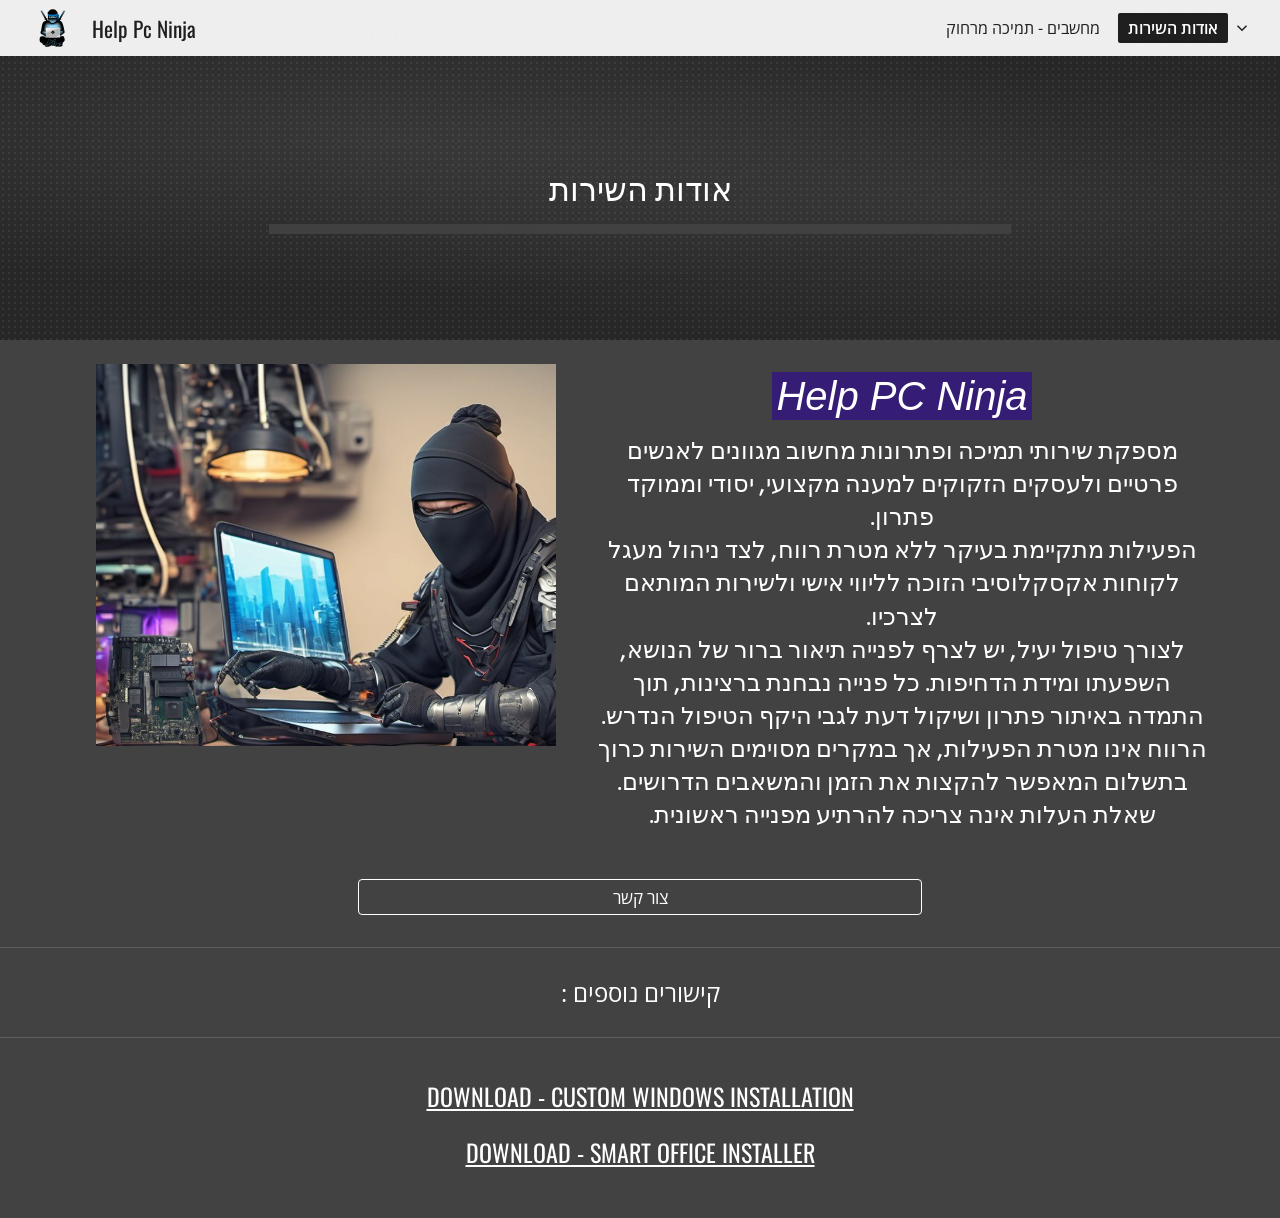
==== aboutMe/index.html @ 1ef8a305 "Rebuild Help Pc Ninja pages from the Google Sites version Co-Authored-By: Claude Opus 5.5 <noreply@a" ====
<!doctype html>
<html lang="he">
<head>
  <meta charset="utf-8">
  <meta name="viewport" content="width=device-width, initial-scale=1">
  <title>Help Pc Ninja - אודות השירות</title>
  <meta name="description" content="Help PC Ninja - שירותי תמיכה ופתרונות מחשוב לאנשים פרטיים ולעסקים">
  <meta property="og:title" content="Help Pc Ninja - אודות השירות">
  <meta property="og:type" content="website">
  <meta property="og:url" content="https://help.pcninja.pro/aboutMe/">
  <meta property="og:image" content="https://help.pcninja.pro/assets/ninja-laptop.jpg">
  <link rel="icon" type="image/png" href="/assets/favicon.png">
  <link rel="apple-touch-icon" href="/assets/apple-touch-icon.png">
  <link rel="preconnect" href="https://fonts.googleapis.com">
  <link rel="preconnect" href="https://fonts.gstatic.com" crossorigin>
  <link href="https://fonts.googleapis.com/css2?family=Arvo&family=Open+Sans:wght@400;600&family=Oswald&display=swap" rel="stylesheet">
  <link rel="stylesheet" href="/assets/site.css">
  <style>
    body { background: var(--dark); }

    /* Page title band (dark textured header) */
    .page-head {
      position: relative;
      height: 340px;
      display: grid;
      place-items: center;
      padding-top: var(--header-h);
      background-color: #272727;
      background-image:
        radial-gradient(rgba(255, 255, 255, 0.07) 1.2px, transparent 1.4px),
        radial-gradient(ellipse at 30% 40%, rgba(255, 255, 255, 0.08), transparent 55%),
        radial-gradient(ellipse at 75% 60%, rgba(255, 255, 255, 0.06), transparent 50%);
      background-size: 6px 6px, 100% 100%, 100% 100%;
      color: #fff;
      text-align: center;
    }
    .page-head h1 {
      font-family: "Oswald", "Arial Narrow", sans-serif;
      font-weight: 400;
      font-size: 32px;
    }
    .page-head .bar { width: min(742px, 80vw); height: 10px; background: var(--bar); margin: 14px auto 0; }

    .about {
      display: grid;
      grid-template-columns: 460px 1fr;
      gap: 40px;
      align-items: start;
      max-width: 1216px;
      margin: 0 auto;
      padding: 24px 40px 40px 64px;
      color: #fff;
    }
    .about img { width: 100%; height: auto; display: block; }
    .about-text { text-align: center; direction: rtl; font-family: "Arvo", Arial, sans-serif; font-size: 24px; line-height: 1.38; }
    .about-text .name {
      display: inline-block;
      margin: 8px 0 14px;
      padding: 0 4px;
      background: #351c75;
      font-family: Impact, "Arial Black", sans-serif;
      font-style: italic;
      font-size: 40px;
      line-height: 1.2;
    }
    .cta { text-align: center; padding: 8px 24px 32px; }
    .cta .btn { width: min(564px, 100%); }
    .links-title {
      color: #fff;
      text-align: center;
      font-size: 24px;
      padding: 28px 24px;
      direction: rtl;
    }
    @media (max-width: 900px) {
      .about { grid-template-columns: 1fr; padding: 24px; }
      .about img { max-width: 460px; margin: 0 auto; }
      .about-text { font-size: 19px; }
    }
  </style>
</head>
<body>
  <header class="topbar">
    <a class="brand" href="/">
      <img src="/assets/logo.png" alt="" width="40" height="40">
      <span>Help Pc Ninja</span>
    </a>
    <ul class="nav">
      <li><a href="/">מחשבים - תמיכה מרחוק</a></li>
      <li>
        <a class="active" href="/aboutMe/" aria-current="page">אודות השירות</a>
        <button class="toggle" type="button" aria-expanded="false" aria-label="תפריט אודות השירות">
          <svg viewBox="0 0 24 24" fill="none" stroke="currentColor" stroke-width="2"><path d="M6 9l6 6 6-6"/></svg>
        </button>
        <ul class="submenu">
          <li><a href="/aboutMe/contact/">צור קשר</a></li>
        </ul>
      </li>
    </ul>
  </header>

  <main>
    <section class="page-head">
      <div>
        <h1>אודות השירות</h1>
        <div class="bar"></div>
      </div>
    </section>

    <section class="about">
      <img src="/assets/ninja-laptop.jpg" alt="ninja fixing laptop (looking grumpy)" width="786" height="652">
      <div class="about-text">
        <span class="name" dir="ltr">Help PC Ninja</span>
        <p>מספקת שירותי תמיכה ופתרונות מחשוב מגוונים לאנשים פרטיים ולעסקים הזקוקים למענה מקצועי, יסודי וממוקד פתרון.</p>
        <p>הפעילות מתקיימת בעיקר ללא מטרת רווח, לצד ניהול מעגל לקוחות אקסקלוסיבי הזוכה לליווי אישי ולשירות המותאם לצרכיו.</p>
        <p>לצורך טיפול יעיל, יש לצרף לפנייה תיאור ברור של הנושא, השפעתו ומידת הדחיפות. כל פנייה נבחנת ברצינות, תוך התמדה באיתור פתרון ושיקול דעת לגבי היקף הטיפול הנדרש.</p>
        <p>הרווח אינו מטרת הפעילות, אך במקרים מסוימים השירות כרוך בתשלום המאפשר להקצות את הזמן והמשאבים הדרושים. שאלת העלות אינה צריכה להרתיע מפנייה ראשונית.</p>
      </div>
    </section>

    <div class="cta">
      <a class="btn btn-outline" href="/aboutMe/contact/">צור קשר</a>
    </div>

    <hr class="divider">
    <p class="links-title">קישורים נוספים :</p>
    <hr class="divider">

    <section class="downloads">
      <a href="https://win11.pcninja.pro/">DOWNLOAD - CUSTOM WINDOWS INSTALLATION</a>
      <a href="https://office.pcninja.pro/">DOWNLOAD - SMART OFFICE INSTALLER</a>
    </section>
  </main>

  <script src="/assets/site.js"></script>
</body>
</html>
---- assets/site.css ----
/* Help Pc Ninja - shared styles (rebuilt from the Google Sites version) */
:root {
  --ink: #1f1f1f;
  --muted: #424242;
  --dark: #424242;
  --light: #f4f4f4;
  --bar: rgba(66, 66, 66, 0.95);
  --header-h: 56px;
}
* { box-sizing: border-box; margin: 0; padding: 0; }
html { scroll-behavior: smooth; }
body {
  font-family: "Open Sans", Arial, sans-serif;
  color: var(--ink);
  background: #fff;
  -webkit-font-smoothing: antialiased;
}
a { color: inherit; }

/* ---------- Top bar ---------- */
.topbar {
  position: fixed;
  inset: 0 0 auto 0;
  height: var(--header-h);
  z-index: 50;
  display: flex;
  align-items: center;
  justify-content: space-between;
  padding: 0 24px 0 32px;
  background: rgba(255, 255, 255, 0.92);
  box-shadow: 0 1px 3px rgba(0, 0, 0, 0.12);
  transition: background .2s, box-shadow .2s;
}
.topbar.is-transparent { background: transparent; box-shadow: none; }
.brand {
  display: flex;
  align-items: center;
  gap: 20px;
  text-decoration: none;
  color: var(--ink);
  font-family: "Oswald", "Arial Narrow", sans-serif;
  font-size: 21.33px;
  white-space: nowrap;
}
.brand img { width: 40px; height: 40px; display: block; }

.nav { display: flex; align-items: center; gap: 8px; list-style: none; }
.nav > li { position: relative; display: flex; align-items: center; }
.nav a {
  display: block;
  padding: 4px 10px;
  border-radius: 2px;
  text-decoration: none;
  font-size: 16px;
  color: var(--ink);
  white-space: nowrap;
}
.nav a.active { background: var(--ink); color: #fff; font-weight: 600; }
.nav .toggle {
  border: 0;
  background: none;
  cursor: pointer;
  width: 28px;
  height: 28px;
  display: grid;
  place-items: center;
  color: var(--ink);
}
.nav .toggle svg { width: 18px; height: 18px; transition: transform .15s; }
.nav .open .toggle svg { transform: rotate(180deg); }
.submenu {
  display: none;
  position: absolute;
  top: calc(100% + 6px);
  right: 0;
  min-width: 160px;
  background: #fff;
  box-shadow: 0 2px 8px rgba(0, 0, 0, 0.2);
  border-radius: 2px;
  padding: 6px 0;
  list-style: none;
  direction: rtl;
}
.nav .open .submenu { display: block; }
.submenu a { padding: 8px 16px; }
.submenu a:hover { background: #f1f1f1; }

/* ---------- Common blocks ---------- */
.rtl { direction: rtl; }
.divider { border: 0; border-top: 1px solid rgba(255, 255, 255, 0.15); margin: 0; }
.btn {
  display: inline-flex;
  align-items: center;
  justify-content: center;
  min-height: 36px;
  padding: 4px 16px;
  border-radius: 4px;
  text-decoration: none;
  font-size: 17.33px;
  line-height: 1.3;
  transition: filter .15s;
}
.btn:hover { filter: brightness(1.12); }
.btn-light { background: #fff; color: var(--muted); border: 1px solid #9e9e9e; }
.btn-ghost { background: rgba(0, 0, 0, 0.25); color: #fff; border: 1px solid #fff; }
.btn-outline { background: transparent; color: #fff; border: 1px solid #fff; }

.downloads {
  background: var(--dark);
  text-align: center;
  padding: 40px 24px 48px;
  display: grid;
  gap: 20px;
}
.downloads a {
  font-family: "Oswald", "Arial Narrow", sans-serif;
  font-size: 24px;
  color: #fff;
  text-decoration: underline;
}

@media (max-width: 700px) {
  .topbar { padding: 0 12px 0 16px; }
  .brand { gap: 10px; font-size: 18px; }
  .nav a { padding: 4px 6px; font-size: 14px; }
  .downloads a { font-size: 19px; }
}
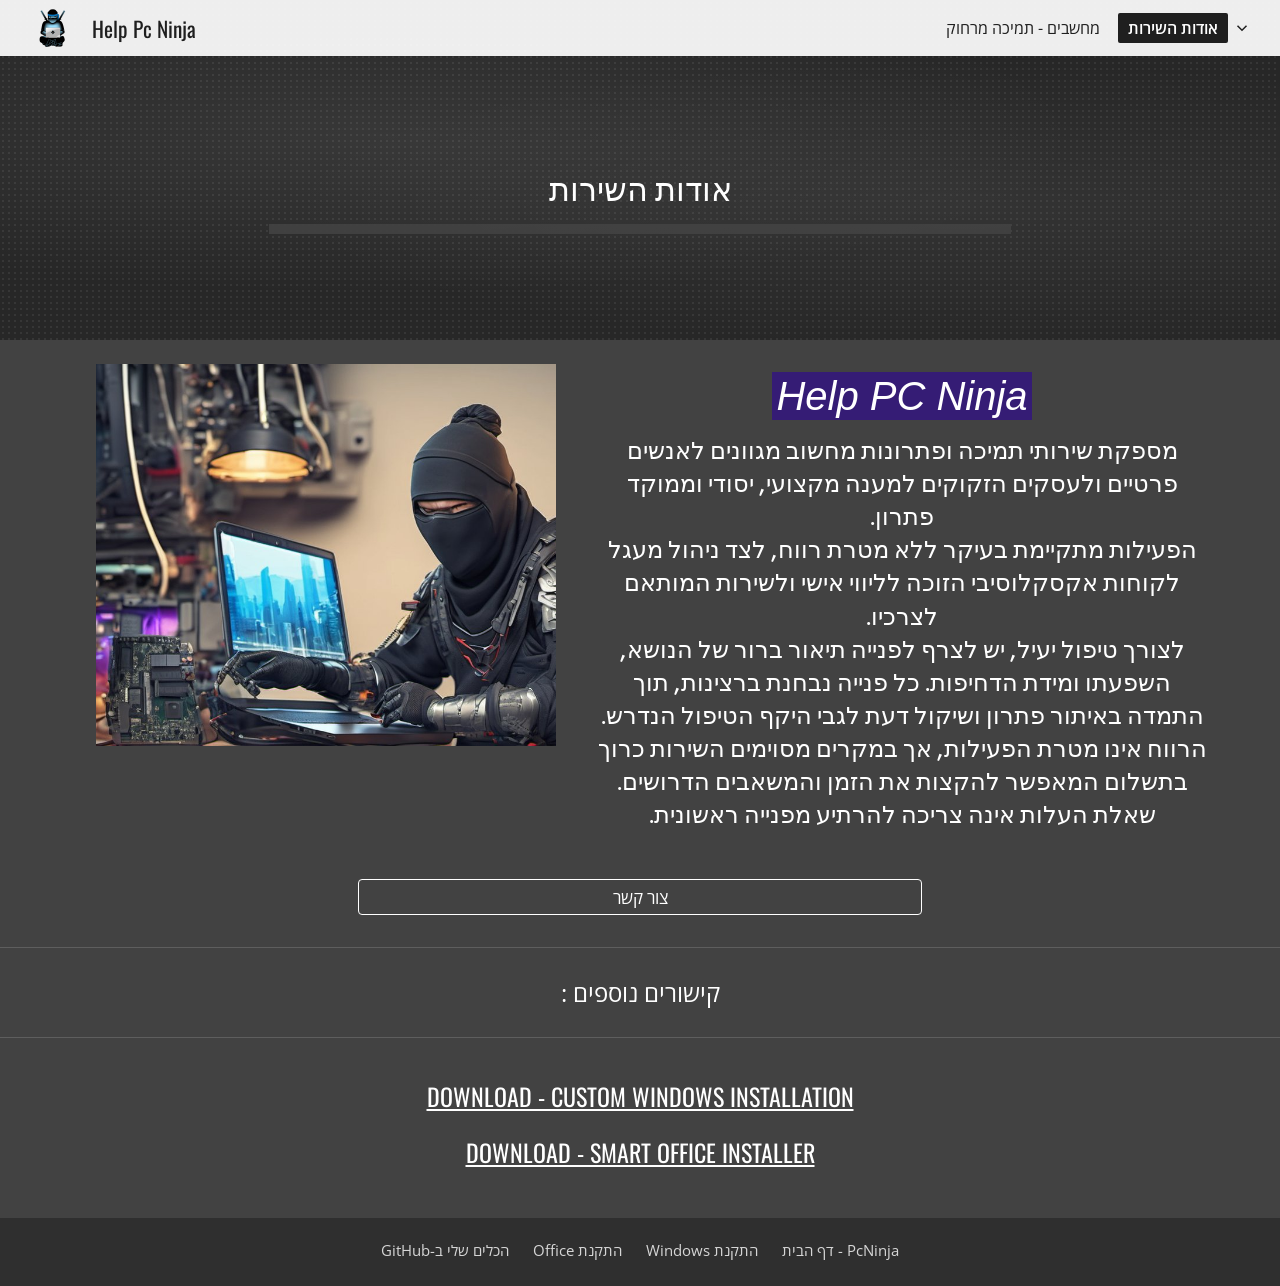
==== commit 4a3eff55: "Draft: footer linking the PcNinja sites, robots.txt and sitemap (not live) Co-Authored-By: Claude Op" ====
--- a/aboutMe/index.html
+++ b/aboutMe/index.html
@@ -132,6 +132,13 @@
     </section>
   </main>
 
+  <footer class="site-footer" dir="rtl">
+    <a href="https://www.pcninja.pro/">PcNinja - דף הבית</a>
+    <a href="https://win11.pcninja.pro/">התקנת Windows</a>
+    <a href="https://office.pcninja.pro/">התקנת Office</a>
+    <a href="https://github.com/JavierTorresFelendler">הכלים שלי ב-GitHub</a>
+  </footer>
+
   <script src="/assets/site.js"></script>
 </body>
 </html>
--- a/assets/site.css
+++ b/assets/site.css
@@ -125,3 +125,22 @@
   .nav a { padding: 4px 6px; font-size: 14px; }
   .downloads a { font-size: 19px; }
 }
+@media (max-width: 600px) {
+  .brand span { display: none; }
+  .nav { gap: 2px; }
+  .nav a { padding: 4px 6px; font-size: 13px; }
+  .nav .toggle { width: 22px; }
+}
+
+/* ---------- Footer linking the PcNinja sites ---------- */
+.site-footer {
+  display: flex;
+  flex-wrap: wrap;
+  justify-content: center;
+  gap: 8px 24px;
+  padding: 22px 24px 26px;
+  background: #2f2f2f;
+  font-size: 15px;
+}
+.site-footer a { color: #d6d6d6; text-decoration: none; }
+.site-footer a:hover { color: #fff; text-decoration: underline; }
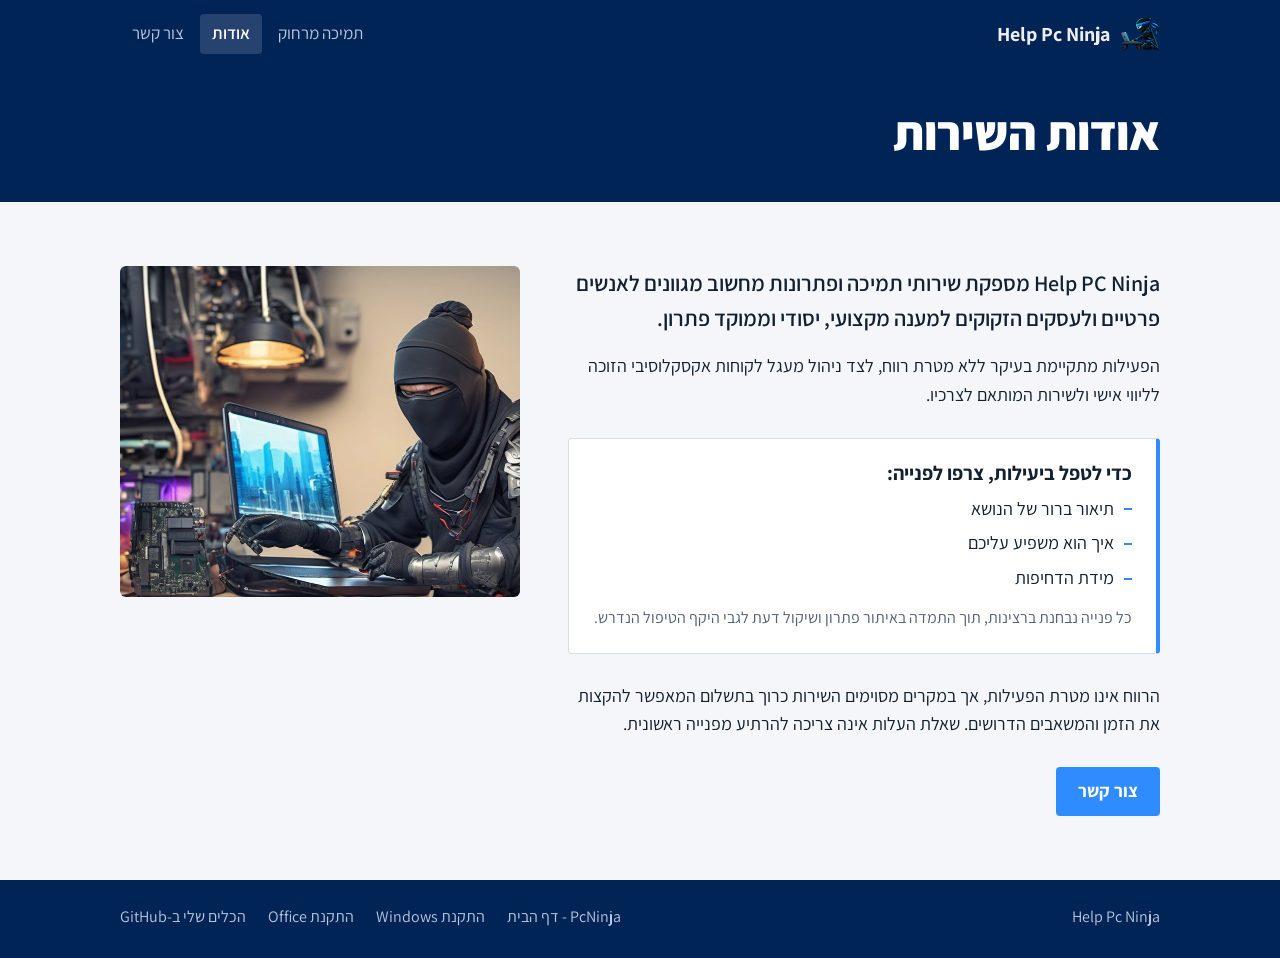
==== commit 64f3ced4: "Draft: redesign help site in the PcNinja style Co-Authored-By: Claude Opus 5.5 <noreply@anthropic.co" ====
--- a/aboutMe/index.html
+++ b/aboutMe/index.html
@@ -1,5 +1,5 @@
 <!doctype html>
-<html lang="he">
+<html lang="he" dir="rtl">
 <head>
   <meta charset="utf-8">
   <meta name="viewport" content="width=device-width, initial-scale=1">
@@ -13,132 +13,78 @@
   <link rel="apple-touch-icon" href="/assets/apple-touch-icon.png">
   <link rel="preconnect" href="https://fonts.googleapis.com">
   <link rel="preconnect" href="https://fonts.gstatic.com" crossorigin>
-  <link href="https://fonts.googleapis.com/css2?family=Arvo&family=Open+Sans:wght@400;600&family=Oswald&display=swap" rel="stylesheet">
+  <link href="https://fonts.googleapis.com/css2?family=Assistant:wght@400;600;700;800&display=swap" rel="stylesheet">
   <link rel="stylesheet" href="/assets/site.css">
   <style>
-    body { background: var(--dark); }
-
-    /* Page title band (dark textured header) */
-    .page-head {
-      position: relative;
-      height: 340px;
-      display: grid;
-      place-items: center;
-      padding-top: var(--header-h);
-      background-color: #272727;
-      background-image:
-        radial-gradient(rgba(255, 255, 255, 0.07) 1.2px, transparent 1.4px),
-        radial-gradient(ellipse at 30% 40%, rgba(255, 255, 255, 0.08), transparent 55%),
-        radial-gradient(ellipse at 75% 60%, rgba(255, 255, 255, 0.06), transparent 50%);
-      background-size: 6px 6px, 100% 100%, 100% 100%;
-      color: #fff;
-      text-align: center;
-    }
-    .page-head h1 {
-      font-family: "Oswald", "Arial Narrow", sans-serif;
-      font-weight: 400;
-      font-size: 32px;
-    }
-    .page-head .bar { width: min(742px, 80vw); height: 10px; background: var(--bar); margin: 14px auto 0; }
-
-    .about {
-      display: grid;
-      grid-template-columns: 460px 1fr;
-      gap: 40px;
-      align-items: start;
-      max-width: 1216px;
-      margin: 0 auto;
-      padding: 24px 40px 40px 64px;
-      color: #fff;
-    }
-    .about img { width: 100%; height: auto; display: block; }
-    .about-text { text-align: center; direction: rtl; font-family: "Arvo", Arial, sans-serif; font-size: 24px; line-height: 1.38; }
-    .about-text .name {
-      display: inline-block;
-      margin: 8px 0 14px;
-      padding: 0 4px;
-      background: #351c75;
-      font-family: Impact, "Arial Black", sans-serif;
-      font-style: italic;
-      font-size: 40px;
-      line-height: 1.2;
-    }
-    .cta { text-align: center; padding: 8px 24px 32px; }
-    .cta .btn { width: min(564px, 100%); }
-    .links-title {
-      color: #fff;
-      text-align: center;
-      font-size: 24px;
-      padding: 28px 24px;
-      direction: rtl;
-    }
-    @media (max-width: 900px) {
-      .about { grid-template-columns: 1fr; padding: 24px; }
-      .about img { max-width: 460px; margin: 0 auto; }
-      .about-text { font-size: 19px; }
+    .page-head { background: var(--console); color: #fff; padding-block: 36px 40px; }
+    .page-head h1 { font-size: clamp(34px, 5vw, 48px); font-weight: 800; }
+    .about { display: grid; grid-template-columns: 1fr 400px; gap: 48px; align-items: start; }
+    .about-text { max-width: 34em; }
+    .about-text p + p { margin-top: 16px; }
+    .about-text .lead { font-size: 22px; font-weight: 600; }
+    .prep { margin-block: 28px; padding: 22px 24px; background: var(--card); border: 1px solid var(--rule); border-right: 4px solid var(--ninja); border-radius: 4px; }
+    .prep h2 { font-size: 20px; margin-bottom: 10px; }
+    .prep ul { list-style: none; display: grid; gap: 6px; }
+    .prep li { padding-right: 18px; position: relative; }
+    .prep li::before { content: ""; position: absolute; right: 0; top: 0.75em; width: 8px; height: 2px; background: var(--ninja); }
+    .prep p { margin-top: 12px; color: var(--muted); font-size: 16px; }
+    .about-text .btn { margin-top: 28px; }
+    .about figure img { width: 100%; height: auto; display: block; border-radius: 6px; }
+    @media (max-width: 860px) {
+      .about { grid-template-columns: 1fr; gap: 32px; }
+      .about figure { order: -1; max-width: 420px; }
     }
   </style>
 </head>
 <body>
   <header class="topbar">
-    <a class="brand" href="/">
-      <img src="/assets/logo.png" alt="" width="40" height="40">
-      <span>Help Pc Ninja</span>
-    </a>
-    <ul class="nav">
-      <li><a href="/">מחשבים - תמיכה מרחוק</a></li>
-      <li>
-        <a class="active" href="/aboutMe/" aria-current="page">אודות השירות</a>
-        <button class="toggle" type="button" aria-expanded="false" aria-label="תפריט אודות השירות">
-          <svg viewBox="0 0 24 24" fill="none" stroke="currentColor" stroke-width="2"><path d="M6 9l6 6 6-6"/></svg>
-        </button>
-        <ul class="submenu">
-          <li><a href="/aboutMe/contact/">צור קשר</a></li>
-        </ul>
-      </li>
-    </ul>
+    <div class="wrap">
+      <a class="brand" href="/"><img src="/assets/logo.png" alt="" width="40" height="40"><span>Help Pc Ninja</span></a>
+      <ul class="nav">
+        <li><a href="/">תמיכה מרחוק</a></li>
+        <li><a href="/aboutMe/" aria-current="page">אודות</a></li>
+        <li><a href="/aboutMe/contact/">צור קשר</a></li>
+      </ul>
+    </div>
   </header>
 
   <main>
-    <section class="page-head">
-      <div>
-        <h1>אודות השירות</h1>
-        <div class="bar"></div>
+    <div class="page-head"><div class="wrap"><h1>אודות השירות</h1></div></div>
+
+    <section>
+      <div class="wrap about">
+        <div class="about-text">
+          <p class="lead">Help PC Ninja מספקת שירותי תמיכה ופתרונות מחשוב מגוונים לאנשים פרטיים ולעסקים הזקוקים למענה מקצועי, יסודי וממוקד פתרון.</p>
+          <p>הפעילות מתקיימת בעיקר ללא מטרת רווח, לצד ניהול מעגל לקוחות אקסקלוסיבי הזוכה לליווי אישי ולשירות המותאם לצרכיו.</p>
+
+          <div class="prep">
+            <h2>כדי לטפל ביעילות, צרפו לפנייה:</h2>
+            <ul>
+              <li>תיאור ברור של הנושא</li>
+              <li>איך הוא משפיע עליכם</li>
+              <li>מידת הדחיפות</li>
+            </ul>
+            <p>כל פנייה נבחנת ברצינות, תוך התמדה באיתור פתרון ושיקול דעת לגבי היקף הטיפול הנדרש.</p>
+          </div>
+
+          <p>הרווח אינו מטרת הפעילות, אך במקרים מסוימים השירות כרוך בתשלום המאפשר להקצות את הזמן והמשאבים הדרושים. שאלת העלות אינה צריכה להרתיע מפנייה ראשונית.</p>
+          <a class="btn btn-primary" href="/aboutMe/contact/">צור קשר</a>
+        </div>
+        <figure><img src="/assets/ninja-laptop.jpg" alt="נינג'ה מתקן מחשב נייד" width="786" height="652"></figure>
       </div>
-    </section>
-
-    <section class="about">
-      <img src="/assets/ninja-laptop.jpg" alt="ninja fixing laptop (looking grumpy)" width="786" height="652">
-      <div class="about-text">
-        <span class="name" dir="ltr">Help PC Ninja</span>
-        <p>מספקת שירותי תמיכה ופתרונות מחשוב מגוונים לאנשים פרטיים ולעסקים הזקוקים למענה מקצועי, יסודי וממוקד פתרון.</p>
-        <p>הפעילות מתקיימת בעיקר ללא מטרת רווח, לצד ניהול מעגל לקוחות אקסקלוסיבי הזוכה לליווי אישי ולשירות המותאם לצרכיו.</p>
-        <p>לצורך טיפול יעיל, יש לצרף לפנייה תיאור ברור של הנושא, השפעתו ומידת הדחיפות. כל פנייה נבחנת ברצינות, תוך התמדה באיתור פתרון ושיקול דעת לגבי היקף הטיפול הנדרש.</p>
-        <p>הרווח אינו מטרת הפעילות, אך במקרים מסוימים השירות כרוך בתשלום המאפשר להקצות את הזמן והמשאבים הדרושים. שאלת העלות אינה צריכה להרתיע מפנייה ראשונית.</p>
-      </div>
-    </section>
-
-    <div class="cta">
-      <a class="btn btn-outline" href="/aboutMe/contact/">צור קשר</a>
-    </div>
-
-    <hr class="divider">
-    <p class="links-title">קישורים נוספים :</p>
-    <hr class="divider">
-
-    <section class="downloads">
-      <a href="https://win11.pcninja.pro/">DOWNLOAD - CUSTOM WINDOWS INSTALLATION</a>
-      <a href="https://office.pcninja.pro/">DOWNLOAD - SMART OFFICE INSTALLER</a>
     </section>
   </main>
 
-  <footer class="site-footer" dir="rtl">
-    <a href="https://www.pcninja.pro/">PcNinja - דף הבית</a>
-    <a href="https://win11.pcninja.pro/">התקנת Windows</a>
-    <a href="https://office.pcninja.pro/">התקנת Office</a>
-    <a href="https://github.com/JavierTorresFelendler">הכלים שלי ב-GitHub</a>
+  <footer class="site-footer">
+    <div class="wrap">
+      <span>Help Pc Ninja</span>
+      <ul>
+        <li><a href="https://www.pcninja.pro/">PcNinja - דף הבית</a></li>
+        <li><a href="https://win11.pcninja.pro/">התקנת Windows</a></li>
+        <li><a href="https://office.pcninja.pro/">התקנת Office</a></li>
+        <li><a href="https://github.com/JavierTorresFelendler">הכלים שלי ב-GitHub</a></li>
+      </ul>
+    </div>
   </footer>
-
-  <script src="/assets/site.js"></script>
 </body>
 </html>
--- a/assets/site.css
+++ b/assets/site.css
@@ -1,146 +1,61 @@
-/* Help Pc Ninja - shared styles (rebuilt from the Google Sites version) */
+/* Help Pc Ninja - same family as www.pcninja.pro: PowerShell console blue + the ninja */
 :root {
-  --ink: #1f1f1f;
-  --muted: #424242;
-  --dark: #424242;
-  --light: #f4f4f4;
-  --bar: rgba(66, 66, 66, 0.95);
-  --header-h: 56px;
+  --console: #012456;
+  --console-ink: #eeedf0;
+  --console-soft: #b9c7dd;
+  --ninja: #2f8cff;
+  --paper: #f4f6f9;
+  --card: #ffffff;
+  --ink: #13202f;
+  --muted: #536173;
+  --rule: #d8dee6;
+  --font: "Assistant", "Segoe UI", Arial, sans-serif;
+  --mono: "Cascadia Code", Consolas, monospace;
 }
 * { box-sizing: border-box; margin: 0; padding: 0; }
 html { scroll-behavior: smooth; }
-body {
-  font-family: "Open Sans", Arial, sans-serif;
-  color: var(--ink);
-  background: #fff;
-  -webkit-font-smoothing: antialiased;
+body { font-family: var(--font); font-size: 18px; line-height: 1.6; color: var(--ink); background: var(--paper); -webkit-font-smoothing: antialiased; }
+a { color: inherit; }
+:focus-visible { outline: 3px solid var(--ninja); outline-offset: 3px; border-radius: 3px; }
+.wrap { width: min(1040px, 100% - 40px); margin-inline: auto; }
+h1, h2, h3 { line-height: 1.2; text-wrap: balance; }
+
+/* Header */
+.topbar { background: var(--console); color: var(--console-ink); }
+.topbar .wrap { display: flex; align-items: center; justify-content: space-between; gap: 16px; padding-block: 14px; }
+.brand { display: flex; align-items: center; gap: 10px; text-decoration: none; font-weight: 700; font-size: 20px; }
+.brand img { width: 40px; height: 40px; }
+.nav { display: flex; gap: 4px; list-style: none; }
+.nav a { display: block; padding: 6px 12px; border-radius: 4px; text-decoration: none; color: var(--console-soft); font-size: 17px; }
+.nav a:hover { color: #fff; background: rgba(255, 255, 255, 0.08); }
+.nav a[aria-current="page"] { color: #fff; background: rgba(255, 255, 255, 0.14); font-weight: 600; }
+
+/* Buttons */
+.btn { display: inline-flex; align-items: center; justify-content: center; min-height: 46px; padding: 10px 22px; border-radius: 4px; text-decoration: none; font-weight: 700; font-size: 18px; }
+.btn-primary { background: var(--ninja); color: #fff; }
+.btn-primary:hover { background: #1f7ef0; }
+.btn-ghost { border: 1px solid rgba(238, 237, 240, 0.5); color: var(--console-ink); }
+.btn-ghost:hover { border-color: #fff; color: #fff; }
+.btn-dark { background: var(--ink); color: #fff; }
+.btn-dark:hover { background: #24364d; }
+.btn-line { border: 1px solid #aeb8c5; color: var(--ink); background: var(--card); }
+.btn-line:hover { border-color: var(--ink); }
+
+/* Sections */
+section { padding-block: 64px; }
+.section-title { font-size: 30px; margin-bottom: 8px; }
+.section-intro { color: var(--muted); max-width: 36em; margin-bottom: 28px; }
+
+/* Footer */
+.site-footer { background: var(--console); color: var(--console-soft); padding-block: 24px 28px; font-size: 16px; }
+.site-footer .wrap { display: flex; flex-wrap: wrap; justify-content: space-between; gap: 10px 24px; }
+.site-footer ul { list-style: none; display: flex; flex-wrap: wrap; gap: 6px 22px; }
+.site-footer a { text-decoration: none; }
+.site-footer a:hover { color: #fff; text-decoration: underline; }
+
+@media (max-width: 640px) {
+  body { font-size: 17px; }
+  .brand span { display: none; }
+  .nav a { padding: 6px 8px; font-size: 16px; }
+  section { padding-block: 48px; }
 }
-a { color: inherit; }
-
-/* ---------- Top bar ---------- */
-.topbar {
-  position: fixed;
-  inset: 0 0 auto 0;
-  height: var(--header-h);
-  z-index: 50;
-  display: flex;
-  align-items: center;
-  justify-content: space-between;
-  padding: 0 24px 0 32px;
-  background: rgba(255, 255, 255, 0.92);
-  box-shadow: 0 1px 3px rgba(0, 0, 0, 0.12);
-  transition: background .2s, box-shadow .2s;
-}
-.topbar.is-transparent { background: transparent; box-shadow: none; }
-.brand {
-  display: flex;
-  align-items: center;
-  gap: 20px;
-  text-decoration: none;
-  color: var(--ink);
-  font-family: "Oswald", "Arial Narrow", sans-serif;
-  font-size: 21.33px;
-  white-space: nowrap;
-}
-.brand img { width: 40px; height: 40px; display: block; }
-
-.nav { display: flex; align-items: center; gap: 8px; list-style: none; }
-.nav > li { position: relative; display: flex; align-items: center; }
-.nav a {
-  display: block;
-  padding: 4px 10px;
-  border-radius: 2px;
-  text-decoration: none;
-  font-size: 16px;
-  color: var(--ink);
-  white-space: nowrap;
-}
-.nav a.active { background: var(--ink); color: #fff; font-weight: 600; }
-.nav .toggle {
-  border: 0;
-  background: none;
-  cursor: pointer;
-  width: 28px;
-  height: 28px;
-  display: grid;
-  place-items: center;
-  color: var(--ink);
-}
-.nav .toggle svg { width: 18px; height: 18px; transition: transform .15s; }
-.nav .open .toggle svg { transform: rotate(180deg); }
-.submenu {
-  display: none;
-  position: absolute;
-  top: calc(100% + 6px);
-  right: 0;
-  min-width: 160px;
-  background: #fff;
-  box-shadow: 0 2px 8px rgba(0, 0, 0, 0.2);
-  border-radius: 2px;
-  padding: 6px 0;
-  list-style: none;
-  direction: rtl;
-}
-.nav .open .submenu { display: block; }
-.submenu a { padding: 8px 16px; }
-.submenu a:hover { background: #f1f1f1; }
-
-/* ---------- Common blocks ---------- */
-.rtl { direction: rtl; }
-.divider { border: 0; border-top: 1px solid rgba(255, 255, 255, 0.15); margin: 0; }
-.btn {
-  display: inline-flex;
-  align-items: center;
-  justify-content: center;
-  min-height: 36px;
-  padding: 4px 16px;
-  border-radius: 4px;
-  text-decoration: none;
-  font-size: 17.33px;
-  line-height: 1.3;
-  transition: filter .15s;
-}
-.btn:hover { filter: brightness(1.12); }
-.btn-light { background: #fff; color: var(--muted); border: 1px solid #9e9e9e; }
-.btn-ghost { background: rgba(0, 0, 0, 0.25); color: #fff; border: 1px solid #fff; }
-.btn-outline { background: transparent; color: #fff; border: 1px solid #fff; }
-
-.downloads {
-  background: var(--dark);
-  text-align: center;
-  padding: 40px 24px 48px;
-  display: grid;
-  gap: 20px;
-}
-.downloads a {
-  font-family: "Oswald", "Arial Narrow", sans-serif;
-  font-size: 24px;
-  color: #fff;
-  text-decoration: underline;
-}
-
-@media (max-width: 700px) {
-  .topbar { padding: 0 12px 0 16px; }
-  .brand { gap: 10px; font-size: 18px; }
-  .nav a { padding: 4px 6px; font-size: 14px; }
-  .downloads a { font-size: 19px; }
-}
-@media (max-width: 600px) {
-  .brand span { display: none; }
-  .nav { gap: 2px; }
-  .nav a { padding: 4px 6px; font-size: 13px; }
-  .nav .toggle { width: 22px; }
-}
-
-/* ---------- Footer linking the PcNinja sites ---------- */
-.site-footer {
-  display: flex;
-  flex-wrap: wrap;
-  justify-content: center;
-  gap: 8px 24px;
-  padding: 22px 24px 26px;
-  background: #2f2f2f;
-  font-size: 15px;
-}
-.site-footer a { color: #d6d6d6; text-decoration: none; }
-.site-footer a:hover { color: #fff; text-decoration: underline; }
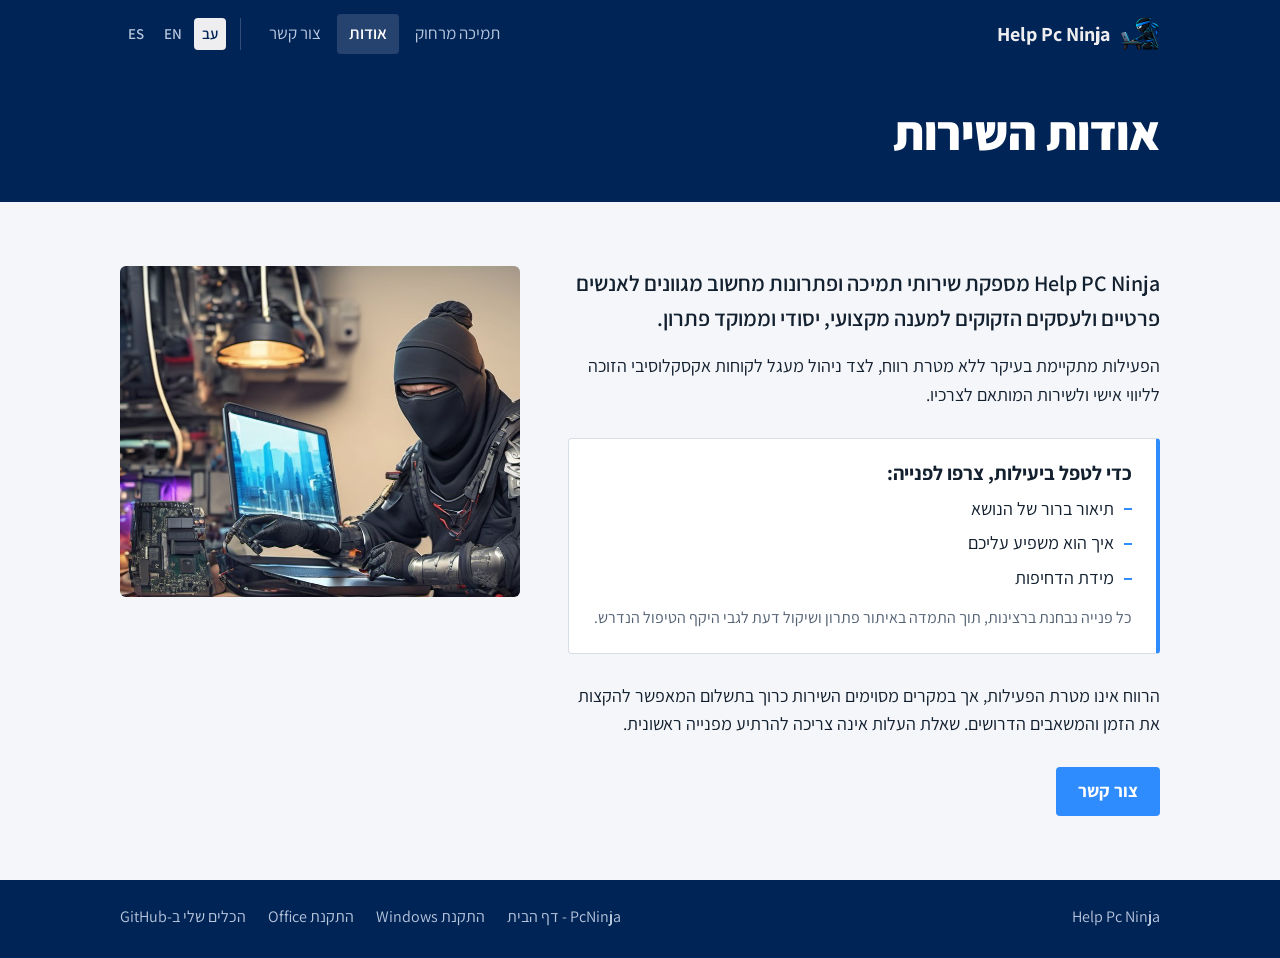
==== commit 2bd4fe24: "Draft: help site in Hebrew, English and Spanish with own contact form Co-Authored-By: Claude Opus 5." ====
--- a/aboutMe/index.html
+++ b/aboutMe/index.html
@@ -4,47 +4,39 @@
   <meta charset="utf-8">
   <meta name="viewport" content="width=device-width, initial-scale=1">
   <title>Help Pc Ninja - אודות השירות</title>
-  <meta name="description" content="Help PC Ninja - שירותי תמיכה ופתרונות מחשוב לאנשים פרטיים ולעסקים">
+  <meta name="description" content="תמיכה מרחוק במחשבים: מורידים את AnyViewer, שולחים את מספר המכשיר, ואני מתחבר לעזור.">
   <meta property="og:title" content="Help Pc Ninja - אודות השירות">
   <meta property="og:type" content="website">
   <meta property="og:url" content="https://help.pcninja.pro/aboutMe/">
-  <meta property="og:image" content="https://help.pcninja.pro/assets/ninja-laptop.jpg">
+  <meta property="og:image" content="https://help.pcninja.pro/assets/ninja.png">
+  <link rel="canonical" href="https://help.pcninja.pro/aboutMe/">
+  <link rel="alternate" hreflang="he" href="https://help.pcninja.pro/aboutMe/">
+  <link rel="alternate" hreflang="en" href="https://help.pcninja.pro/en/about/">
+  <link rel="alternate" hreflang="es" href="https://help.pcninja.pro/es/about/">
+  <link rel="alternate" hreflang="x-default" href="https://help.pcninja.pro/aboutMe/">
   <link rel="icon" type="image/png" href="/assets/favicon.png">
   <link rel="apple-touch-icon" href="/assets/apple-touch-icon.png">
   <link rel="preconnect" href="https://fonts.googleapis.com">
   <link rel="preconnect" href="https://fonts.gstatic.com" crossorigin>
   <link href="https://fonts.googleapis.com/css2?family=Assistant:wght@400;600;700;800&display=swap" rel="stylesheet">
   <link rel="stylesheet" href="/assets/site.css">
-  <style>
-    .page-head { background: var(--console); color: #fff; padding-block: 36px 40px; }
-    .page-head h1 { font-size: clamp(34px, 5vw, 48px); font-weight: 800; }
-    .about { display: grid; grid-template-columns: 1fr 400px; gap: 48px; align-items: start; }
-    .about-text { max-width: 34em; }
-    .about-text p + p { margin-top: 16px; }
-    .about-text .lead { font-size: 22px; font-weight: 600; }
-    .prep { margin-block: 28px; padding: 22px 24px; background: var(--card); border: 1px solid var(--rule); border-right: 4px solid var(--ninja); border-radius: 4px; }
-    .prep h2 { font-size: 20px; margin-bottom: 10px; }
-    .prep ul { list-style: none; display: grid; gap: 6px; }
-    .prep li { padding-right: 18px; position: relative; }
-    .prep li::before { content: ""; position: absolute; right: 0; top: 0.75em; width: 8px; height: 2px; background: var(--ninja); }
-    .prep p { margin-top: 12px; color: var(--muted); font-size: 16px; }
-    .about-text .btn { margin-top: 28px; }
-    .about figure img { width: 100%; height: auto; display: block; border-radius: 6px; }
-    @media (max-width: 860px) {
-      .about { grid-template-columns: 1fr; gap: 32px; }
-      .about figure { order: -1; max-width: 420px; }
-    }
-  </style>
 </head>
 <body>
   <header class="topbar">
     <div class="wrap">
       <a class="brand" href="/"><img src="/assets/logo.png" alt="" width="40" height="40"><span>Help Pc Ninja</span></a>
-      <ul class="nav">
-        <li><a href="/">תמיכה מרחוק</a></li>
-        <li><a href="/aboutMe/" aria-current="page">אודות</a></li>
-        <li><a href="/aboutMe/contact/">צור קשר</a></li>
-      </ul>
+      <div class="menus">
+        <ul class="nav">
+          <li><a href="/">תמיכה מרחוק</a></li>
+          <li><a href="/aboutMe/" aria-current="page">אודות</a></li>
+          <li><a href="/aboutMe/contact/">צור קשר</a></li>
+        </ul>
+        <ul class="langs" aria-label="Language">
+          <li><a href="/aboutMe/" hreflang="he" lang="he" title="עברית" aria-current="true">עב</a></li>
+          <li><a href="/en/about/" hreflang="en" lang="en" title="English">EN</a></li>
+          <li><a href="/es/about/" hreflang="es" lang="es" title="Español">ES</a></li>
+        </ul>
+      </div>
     </div>
   </header>
 
@@ -59,7 +51,7 @@
 
           <div class="prep">
             <h2>כדי לטפל ביעילות, צרפו לפנייה:</h2>
-            <ul>
+            <ul class="dash-list">
               <li>תיאור ברור של הנושא</li>
               <li>איך הוא משפיע עליכם</li>
               <li>מידת הדחיפות</li>
--- a/assets/site.css
+++ b/assets/site.css
@@ -1,4 +1,5 @@
-/* Help Pc Ninja - same family as www.pcninja.pro: PowerShell console blue + the ninja */
+/* Help Pc Ninja - same family as www.pcninja.pro: PowerShell console blue + the ninja.
+   Uses logical properties so the same rules work for Hebrew (RTL) and English/Spanish (LTR). */
 :root {
   --console: #012456;
   --console-ink: #eeedf0;
@@ -9,6 +10,8 @@
   --ink: #13202f;
   --muted: #536173;
   --rule: #d8dee6;
+  --ok: #1d7a46;
+  --bad: #b3261e;
   --font: "Assistant", "Segoe UI", Arial, sans-serif;
   --mono: "Cascadia Code", Consolas, monospace;
 }
@@ -22,18 +25,24 @@
 
 /* Header */
 .topbar { background: var(--console); color: var(--console-ink); }
-.topbar .wrap { display: flex; align-items: center; justify-content: space-between; gap: 16px; padding-block: 14px; }
+.topbar .wrap { display: flex; align-items: center; justify-content: space-between; flex-wrap: wrap; gap: 8px 16px; padding-block: 14px; }
 .brand { display: flex; align-items: center; gap: 10px; text-decoration: none; font-weight: 700; font-size: 20px; }
 .brand img { width: 40px; height: 40px; }
-.nav { display: flex; gap: 4px; list-style: none; }
+.menus { display: flex; align-items: center; gap: 16px; flex-wrap: wrap; }
+.nav, .langs { display: flex; gap: 4px; list-style: none; }
 .nav a { display: block; padding: 6px 12px; border-radius: 4px; text-decoration: none; color: var(--console-soft); font-size: 17px; }
 .nav a:hover { color: #fff; background: rgba(255, 255, 255, 0.08); }
 .nav a[aria-current="page"] { color: #fff; background: rgba(255, 255, 255, 0.14); font-weight: 600; }
+.langs { padding-inline-start: 14px; border-inline-start: 1px solid rgba(255, 255, 255, 0.2); }
+.langs a { display: block; padding: 4px 8px; border-radius: 4px; text-decoration: none; color: var(--console-soft); font-size: 15px; font-weight: 600; }
+.langs a:hover { color: #fff; }
+.langs a[aria-current="true"] { color: var(--console); background: var(--console-ink); }
 
 /* Buttons */
-.btn { display: inline-flex; align-items: center; justify-content: center; min-height: 46px; padding: 10px 22px; border-radius: 4px; text-decoration: none; font-weight: 700; font-size: 18px; }
+.btn { display: inline-flex; align-items: center; justify-content: center; min-height: 46px; padding: 10px 22px; border-radius: 4px; border: 0; cursor: pointer; text-decoration: none; font: inherit; font-weight: 700; font-size: 18px; }
 .btn-primary { background: var(--ninja); color: #fff; }
 .btn-primary:hover { background: #1f7ef0; }
+.btn-primary[disabled] { opacity: 0.6; cursor: wait; }
 .btn-ghost { border: 1px solid rgba(238, 237, 240, 0.5); color: var(--console-ink); }
 .btn-ghost:hover { border-color: #fff; color: #fff; }
 .btn-dark { background: var(--ink); color: #fff; }
@@ -45,6 +54,86 @@
 section { padding-block: 64px; }
 .section-title { font-size: 30px; margin-bottom: 8px; }
 .section-intro { color: var(--muted); max-width: 36em; margin-bottom: 28px; }
+.page-head { background: var(--console); color: #fff; padding-block: 36px 40px; }
+.page-head h1 { font-size: clamp(34px, 5vw, 48px); font-weight: 800; }
+.page-head p { color: #d7dfec; margin-top: 6px; }
+.dash-list { list-style: none; display: grid; gap: 6px; }
+.dash-list li { padding-inline-start: 18px; position: relative; }
+.dash-list li::before { content: ""; position: absolute; inset-inline-start: 0; top: 0.75em; width: 8px; height: 2px; background: var(--ninja); }
+
+/* Home: hero */
+.hero { background: var(--console); color: var(--console-ink); padding-block: 40px 64px; }
+.hero .wrap { display: grid; grid-template-columns: 1fr 300px; gap: 40px; align-items: center; }
+.hero h1 { font-size: clamp(40px, 6vw, 64px); font-weight: 800; color: #fff; margin-bottom: 14px; }
+.hero .lede { font-size: 21px; color: #d7dfec; max-width: 30em; }
+.hero .actions { display: flex; flex-wrap: wrap; gap: 12px; margin-top: 30px; }
+.hero .file-note { margin-top: 12px; font-size: 15px; color: var(--console-soft); }
+.hero .file-note a { color: var(--console-ink); }
+.hero img { width: 100%; height: auto; }
+
+/* Home: steps (a real sequence, so numbered) */
+.steps { list-style: none; display: grid; grid-template-columns: repeat(3, 1fr); counter-reset: step; border-top: 2px solid var(--ink); }
+.steps li { counter-increment: step; padding-block: 22px 6px; }
+.steps li + li { padding-inline-start: 28px; border-inline-start: 1px solid var(--rule); }
+.steps li:not(:last-child) { padding-inline-end: 28px; }
+.steps li::before { content: counter(step); display: block; font-size: 44px; font-weight: 800; line-height: 1; color: var(--ninja); margin-bottom: 10px; }
+.steps strong { display: block; font-size: 20px; margin-bottom: 4px; }
+.steps p { color: var(--muted); }
+
+/* Home: alternative tools */
+.tools-alt { background: var(--card); border-block: 1px solid var(--rule); }
+.tool-row { display: grid; grid-template-columns: 190px 1fr auto; gap: 20px 28px; align-items: center; padding-block: 18px; border-bottom: 1px solid var(--rule); }
+.tool-row:first-of-type { border-top: 1px solid var(--rule); }
+.logo-tile { height: 58px; border-radius: 4px; display: grid; place-items: center; padding: 8px 12px; }
+.logo-tile img { max-width: 100%; max-height: 40px; object-fit: contain; }
+.tile-ru { background: #fff; border: 1px solid var(--rule); }
+.tile-pv { background: #000; }
+.tile-hd { background: #3a3d44; }
+.tool-row h3 { font-size: 20px; }
+.tool-row p { color: var(--muted); font-size: 16px; }
+.tool-row .links { display: flex; gap: 10px; flex-wrap: wrap; }
+.tool-row .btn { min-height: 40px; padding: 7px 16px; font-size: 16px; }
+
+/* Home: more downloads */
+.more { display: grid; grid-template-columns: 1fr 1fr; gap: 16px; }
+.more a { display: block; padding: 22px 24px; border: 1px solid var(--rule); border-radius: 6px; background: var(--card); text-decoration: none; }
+.more a:hover { border-color: var(--ink); }
+.more strong { display: block; font-size: 21px; margin-bottom: 2px; }
+.more span { color: var(--muted); }
+.more .host { display: block; margin-top: 8px; font-family: var(--mono); font-size: 14px; color: var(--ninja); }
+
+/* About */
+.about { display: grid; grid-template-columns: 1fr 400px; gap: 48px; align-items: start; }
+.about-text { max-width: 34em; }
+.about-text p + p { margin-top: 16px; }
+.about-text .lead { font-size: 22px; font-weight: 600; }
+.prep { margin-block: 28px; padding: 22px 24px; background: var(--card); border: 1px solid var(--rule); border-inline-start: 4px solid var(--ninja); border-radius: 4px; }
+.prep h2 { font-size: 20px; margin-bottom: 10px; }
+.prep p { margin-top: 12px; color: var(--muted); font-size: 16px; }
+.about-text .btn { margin-top: 28px; }
+.about figure img { width: 100%; height: auto; display: block; border-radius: 6px; }
+
+/* Contact */
+.contact { display: grid; grid-template-columns: 280px 1fr; gap: 40px; align-items: start; }
+.tips h2 { font-size: 20px; margin-bottom: 10px; }
+.tips p { margin-top: 16px; color: var(--muted); font-size: 16px; }
+.form-card { background: var(--card); border: 1px solid var(--rule); border-radius: 6px; padding: 28px; display: grid; gap: 18px; }
+.field { display: grid; gap: 6px; }
+.field-row { display: grid; grid-template-columns: 1fr 1fr; gap: 18px; }
+.field label { font-weight: 700; font-size: 17px; }
+.field .req { color: var(--bad); }
+.field .opt { color: var(--muted); font-weight: 400; font-size: 15px; }
+.field input, .field textarea, .field select { width: 100%; font: inherit; font-size: 17px; color: var(--ink); background: var(--paper); border: 1px solid #aeb8c5; border-radius: 4px; padding: 10px 12px; }
+.field textarea { min-height: 130px; resize: vertical; }
+.field input:focus, .field textarea:focus, .field select:focus { outline: 2px solid var(--ninja); outline-offset: 1px; border-color: var(--ninja); background: #fff; }
+.field input[type="email"], .field input[type="tel"] { direction: ltr; }
+[dir="rtl"] .field input[type="email"], [dir="rtl"] .field input[type="tel"] { text-align: right; }
+.form-card .hp { position: absolute; width: 1px; height: 1px; overflow: hidden; clip-path: inset(50%); opacity: 0; }
+.form-status { padding: 12px 16px; border-radius: 4px; font-weight: 600; }
+.form-status.ok { background: #e3f3ea; color: var(--ok); }
+.form-status.err { background: #fbe9e7; color: var(--bad); }
+.form-foot { display: flex; align-items: center; gap: 16px; flex-wrap: wrap; }
+.form-foot small { color: var(--muted); font-size: 15px; }
 
 /* Footer */
 .site-footer { background: var(--console); color: var(--console-soft); padding-block: 24px 28px; font-size: 16px; }
@@ -53,9 +142,25 @@
 .site-footer a { text-decoration: none; }
 .site-footer a:hover { color: #fff; text-decoration: underline; }
 
+@media (max-width: 860px) {
+  .hero .wrap { grid-template-columns: 1fr; }
+  .hero img { width: 180px; justify-self: start; order: -1; }
+  .steps { grid-template-columns: 1fr; }
+  .steps li + li { padding-inline-start: 0; border-inline-start: 0; border-top: 1px solid var(--rule); }
+  .steps li:not(:last-child) { padding-inline-end: 0; }
+  .tool-row { grid-template-columns: 1fr; }
+  .logo-tile { width: 190px; }
+  .more { grid-template-columns: 1fr; }
+  .about { grid-template-columns: 1fr; gap: 32px; }
+  .about figure { order: -1; max-width: 420px; }
+  .contact { grid-template-columns: 1fr; gap: 24px; }
+}
 @media (max-width: 640px) {
   body { font-size: 17px; }
   .brand span { display: none; }
   .nav a { padding: 6px 8px; font-size: 16px; }
+  .langs { padding-inline-start: 8px; }
   section { padding-block: 48px; }
+  .field-row { grid-template-columns: 1fr; }
+  .form-card { padding: 20px; }
 }
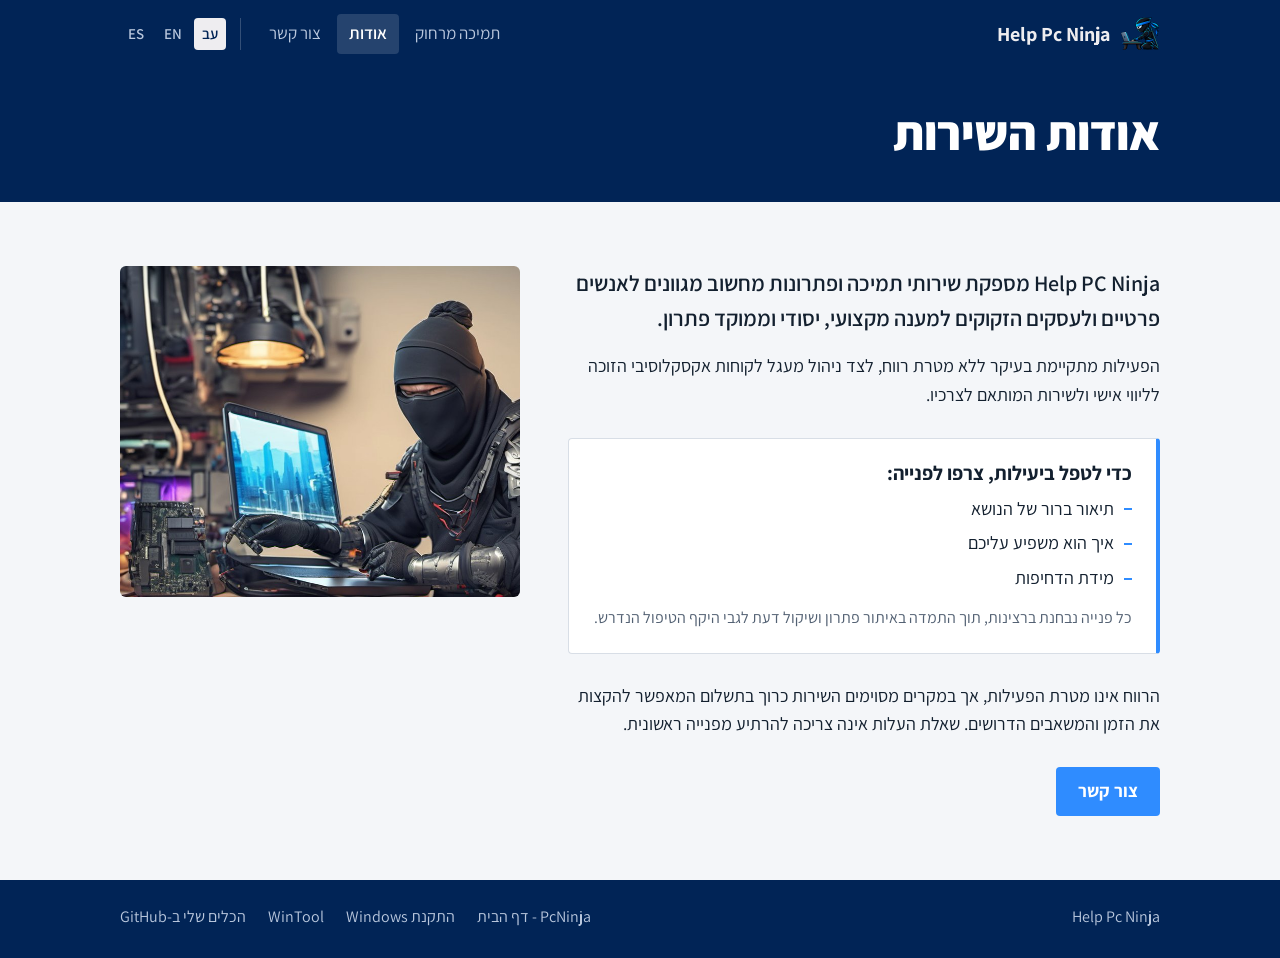
==== commit 31bb98cc: "Point Office links to WinTool (wintool.pcninja.pro) WinTool replaces Smart Office Installer, and win" ====
--- a/aboutMe/index.html
+++ b/aboutMe/index.html
@@ -73,7 +73,7 @@
       <ul>
         <li><a href="https://www.pcninja.pro/">PcNinja - דף הבית</a></li>
         <li><a href="https://win11.pcninja.pro/">התקנת Windows</a></li>
-        <li><a href="https://office.pcninja.pro/">התקנת Office</a></li>
+        <li><a href="https://wintool.pcninja.pro/">WinTool</a></li>
         <li><a href="https://github.com/JavierTorresFelendler">הכלים שלי ב-GitHub</a></li>
       </ul>
     </div>
